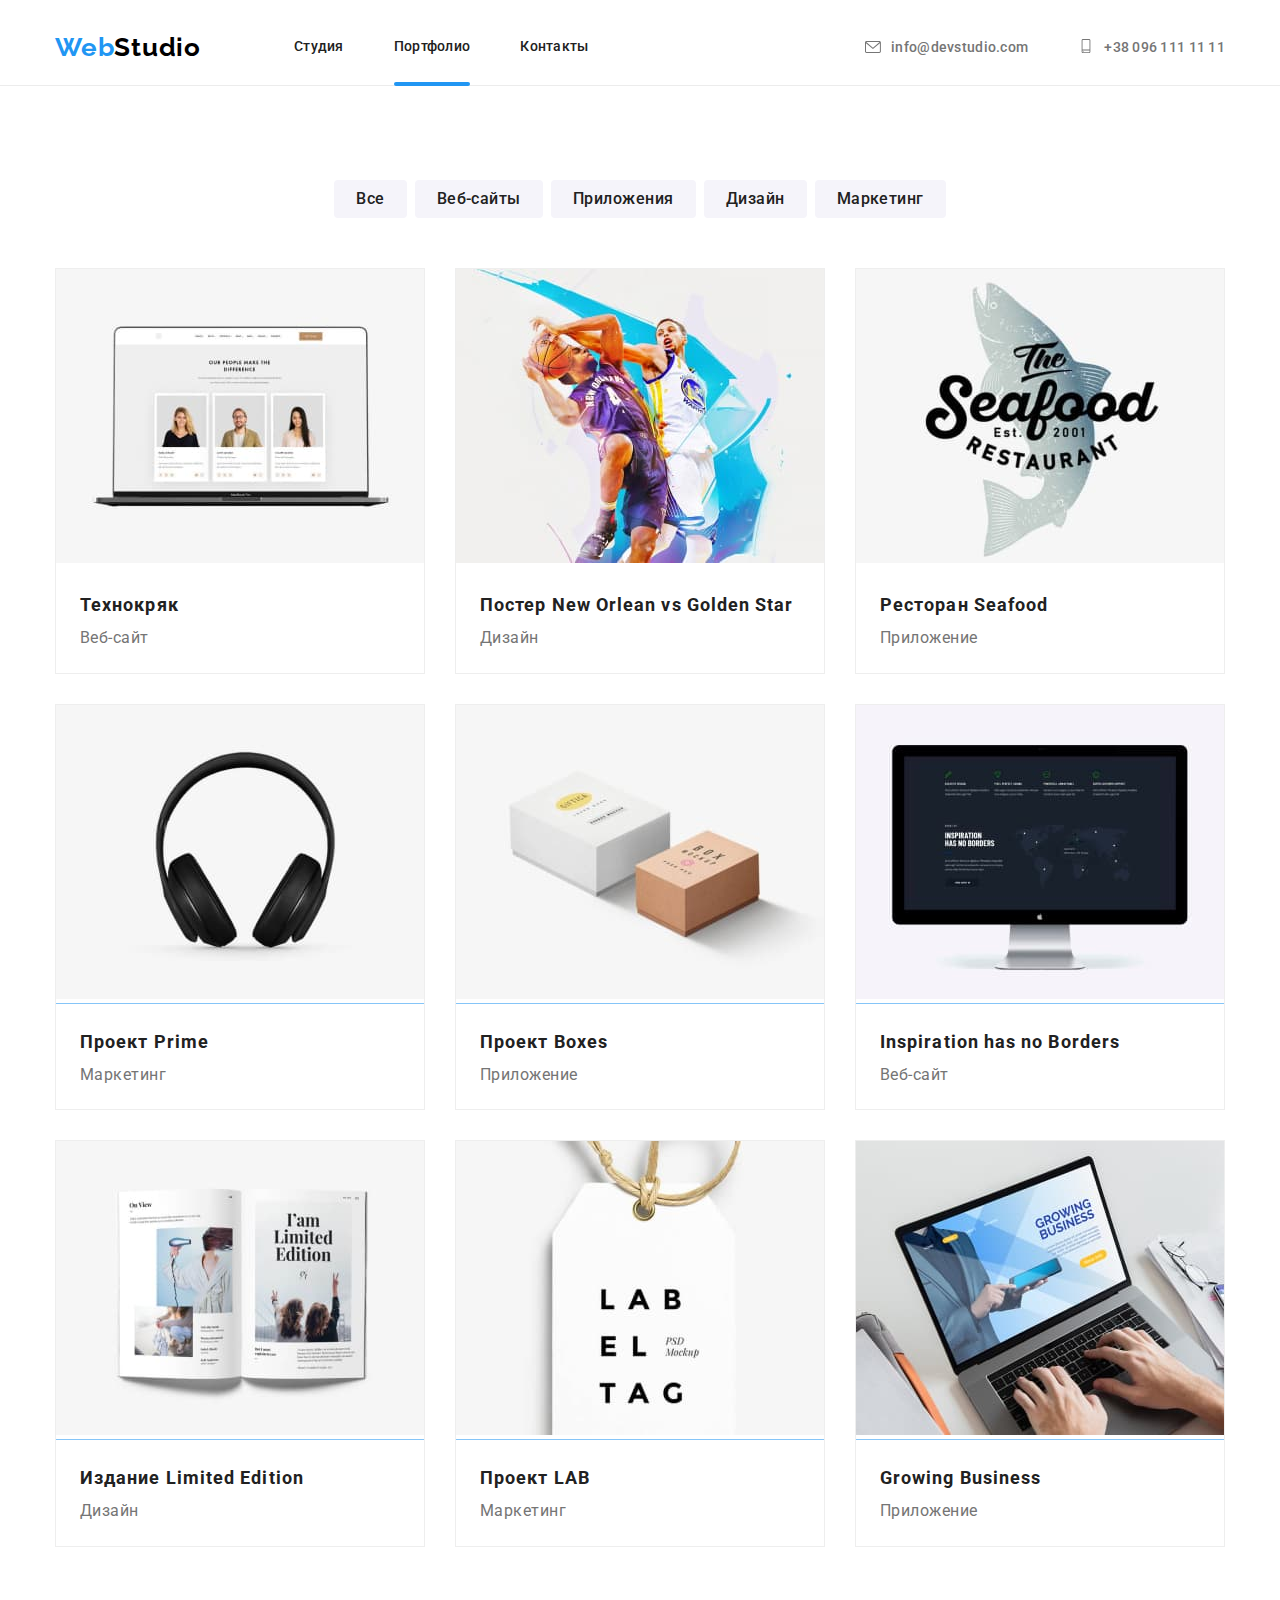
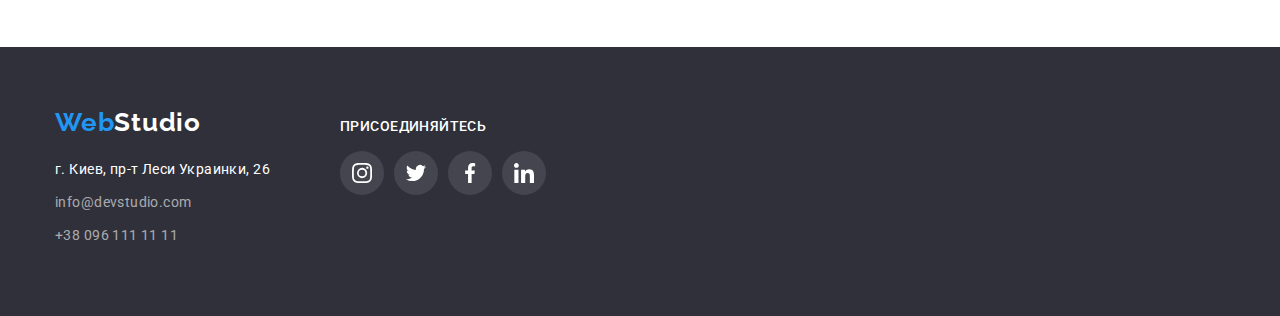
==== portfolio.html @ 17cec53a "hometask5" ====
<!DOCTYPE html>
<html lang="ru">

<head>
    <meta charset="UTF-8">
    <meta http-equiv="X-UA-Compatible" content="IE=edge">
    <meta name="viewport" content="width=device-width, initial-scale=1.0">
    <title>Document</title>
    <link href="https://fonts.googleapis.com/css2?family=Raleway:wght@700&family=Roboto:wght@400;500;700;900&display=swap" rel="stylesheet">
    <link rel="stylesheet" href="https://cdnjs.cloudflare.com/ajax/libs/modern-normalize/1.1.0/modern-normalize.min.css">
    <link rel="stylesheet" href="./css/style.css">
</head>

<body class="page">
    <header class="header">
        <div class="container">
            <nav class="nav">
                <a class="logo link" href="index.html"><span class="web">Web</span>Studio</a>
                <ul class="nav-list list">
                    <li class="link-text"><a class="nav-link link" href="index.html">Студия</a></li>
                    <li class="link-text"><a class="nav-link portfolio link" href="./portfolio.html">Портфолио</a></li>
                    <li class="link-text"><a class="nav-link link" href="">Контакты</a></li>
                </ul>
            </nav>
            <div class="contact-links">
                <a class="contact-link link" href="mailto:info@devstudio.com">
                    <svg class="contacts-logo">
                        <use href="./images/svg/sprite.svg#icon-envelope" ></use>
                    </svg> info@devstudio.com
                </a>
                <a class="contact-link link" href="tel:+380961111111">
                    <svg class="contacts-logo">
                        <use href="./images/svg/sprite.svg#icon-smartphone"  weight=10 height=14 ></use>
                    </svg> +38 096 111 11 11
                </a>
            </div>
        </div>
    </header>

    <main>
        <!-- секція проектів -->
        <section class="section-project">
            <div class="container">
                <h1 hidden>Фильтры</h1>
                <ul class="filter-button-list list">
                    <li class="filter-button-item"><button class="filter-button" type="button">Все</button></li>
                    <li class="filter-button-item"><button class="filter-button" type="button">Веб-сайты</button></li>
                    <li class="filter-button-item"><button class="filter-button" type="button">Приложения</button></li>
                    <li class="filter-button-item"><button class="filter-button" type="button">Дизайн</button></li>
                    <li class="filter-button-item"><button class="filter-button" type="button">Маркетинг</button></li>
                </ul>
                <ul class="project-list list">
                    <li class="project-card">
                        <a class="link c-l" href="">
                            <div class="all-card">
                                <img src="./images/portfolio/img1.jpg" alt="фото ноутбука" width="370" height="294">
                                <p class="project-text">Технокряк это современная площадка распространения коронавируса.
                                    Компании используют эту платформу для цифрового шпионажа и атак на защищённые сервера
                                    конкурентов.</p>
                            </div>
                            <div class="project-title-name">
                                <h2 class="project-title">Технокряк</h2>
                                <p class="project-name">Веб-сайт</p>
                            </div>
                        </a>
                    </li>
                    <li class="project-card">
                        <a class="link" href="">
                            <div class="all-card">
                                <img src="./images/portfolio/img2.jpg" alt="Фото баскетболистов" width="370" height="294">
                                <p class="project-text">Технокряк это современная площадка распространения коронавируса.
                                    Компании используют эту платформу для цифрового шпионажа и атак на защищённые сервера
                                    конкурентов.</p>
                            </div>
                            <div class="project-title-name">
                                <h2 class="project-title">Постер New Orlean vs Golden Star</h2>
                                <p class="project-name">Дизайн</p>
                            </div>
                        </a>
                    </li>
                    <li class="project-card">
                        <a class="link" href="">
                            <div class="all-card">
                                <img src="./images/portfolio/img3.jpg" alt="Лого ресторана" width="370" height="294">
                                <p class="project-text">Технокряк это современная площадка распространения коронавируса.
                                    Компании используют эту платформу для цифрового шпионажа и атак на защищённые сервера
                                    конкурентов.</p>
                            </div>
                            <div class="project-title-name">
                                <h2 class="project-title">Ресторан Seafood</h2>
                                <p class="project-name">Приложение</p>
                            </div>
                        </a>
                    </li>
                    <li class="project-card">
                        <a class="link" href="">
                            <div class="all-card">
                                <img src="./images/portfolio/img4.jpg" alt="Наушники" width="370" height="294">
                                <p class="project-text">Технокряк это современная площадка распространения коронавируса.
                                    Компании используют эту платформу для цифрового шпионажа и атак на защищённые сервера
                                    конкурентов.</p>
                            </div>
                            <div class="project-title-name">
                                <h2 class="project-title"> Проект Prime</h2>
                                <p class="project-name">Маркетинг</p>
                            </div>
                        </a>
                    </li>
                    <li class="project-card">
                        <a class="link" href="">
                            <div class="all-card">
                                <img src="./images/portfolio/img5.jpg" alt="Две коробки" width="370" height="294">
                                <p class="project-text">Технокряк это современная площадка распространения коронавируса.
                                    Компании используют эту платформу для цифрового шпионажа и атак на защищённые сервера
                                    конкурентов.</p>
                            </div>
                            <div class="project-title-name">
                                <h2 class="project-title"> Проект Boxes</h2>
                                <p class="project-name">Приложение</p>
                            </div>
                        </a>
                    </li>
                    <li class="project-card">
                        <a class="link" href="">
                            <div class="all-card">
                                <img src="./images/portfolio/img6.jpg" alt="Монитор" width="370" height="294">
                                <p class="project-text">Технокряк это современная площадка распространения коронавируса.
                                    Компании используют эту платформу для цифрового шпионажа и атак на защищённые сервера
                                    конкурентов.</p>
                            </div>
                            <div class="project-title-name">
                                <h2 class="project-title"> Inspiration has no Borders</h2>
                                <p class="project-name">Веб-сайт</p>
                            </div>
                        </a>
                    </li>
                    <li class="project-card">
                        <a class="link" href="">
                            <div class="all-card">
                                <img src="./images/portfolio/img7.jpg" alt="Журнал" width="370" height="294">
                                <p class="project-text">Технокряк это современная площадка распространения коронавируса.
                                    Компании используют эту платформу для цифрового шпионажа и атак на защищённые сервера
                                    конкурентов.</p>
                            </div>
                            <div class="project-title-name">
                                <h2 class="project-title">Издание Limited Edition</h2>
                                <p class="project-name">Дизайн</p>
                            </div>
                        </a>
                    </li>
                    <li class="project-card">
                        <a class="link" href="">
                            <div class="all-card">
                                <img src="./images/portfolio/img8.jpg" alt="Бирка" width="370" height="294">
                                <p class="project-text">Технокряк это современная площадка распространения коронавируса.
                                    Компании используют эту платформу для цифрового шпионажа и атак на защищённые сервера
                                    конкурентов.</p>
                            </div>
                            <div class="project-title-name">
                                <h2 class="project-title">Проект LAB</h2>
                                <p class="project-name">Маркетинг</p>
                            </div>
                        </a>
                    </li>
                    <li class="project-card">
                        <a class="link" href="">
                            <div class="all-card">
                                <img src="./images/portfolio/img9.jpg" alt="Ноутбук" width="370" height="294">
                                <p class="project-text">Технокряк это современная площадка распространения коронавируса.
                                    Компании используют эту платформу для цифрового шпионажа и атак на защищённые сервера
                                    конкурентов.</p>
                            </div>
                            <div class="project-title-name">
                                <h2 class="project-title">Growing Business</h2>
                                <p class="project-name">Приложение</p>
                            </div>
                        </a>
                    </li>
                </ul>
            </div>
        </section>
    </main>



    <footer class="footer-all">
        <div class="container d-flex">
            <div class="container-footer">
                <a class="logo-footer link" href="index.html"><span class="web">Web</span>Studio</a>
                <address class="address">
                    <p class="address-text link">г. Киев, пр-т Леси Украинки, 26</p>
                    <a class="contacts-link-footer link" href="mailto:info@devstudio.com">info@devstudio.com</a>
                    <a class="contacts-link-footer link" href="tel:+380961111111">+38 096 111 11 11</a>
                </address>
            </div>
            <div class="footer-social">
                <h3 class="footer-social-title">ПРИСОЕДИНЯЙТЕСЬ</h3>
                <ul class="social-list list">
                    <li class="list-item">
                        <a class="s-l" href="">
                            <svg class="social-icon footer-icon" width="44" height="44">
                                <use href="./images/svg/sprite.svg#icon-instagram"></use>
                            </svg>
                        </a>
                    </li>
                    <li class="list-item">
                        <a class="s-l" href="">
                            <svg class="social-icon footer-icon" width="44" height="44">
                                <use href="./images/svg/sprite.svg#icon-twitter"></use>
                            </svg>
                        </a>
                    </li>
                    <li class="list-item">
                        <a class="s-l" href="">
                            <svg class="social-icon footer-icon" width="44" height="44">
                                <use href="./images/svg/sprite.svg#icon-facebook"></use>
                            </svg>
                        </a>
                    </li>
                    <li class="list-item">
                        <a class="s-l" href="">
                            <svg class="social-icon footer-icon" width="44" height="44">
                                <use href="./images/svg/sprite.svg#icon-linkedin"></use>
                            </svg>
                        </a>
                    </li>
                </ul>
            </div>
        </div>
    </footer>
</body>
</html>
---- css/style.css ----
:root {
    --main-text-color: #757575;
    --logo-color: #000000;
    --secondary-title-color: #FFFFFF;
    --title-color: #212121;
    --akcent-color: #2196F3;
    --main-font: "Roboto"; sans-serif;
    --secondary-font: "Raleway"; sans-serif;
    --main-background-color:#E5E5E5 ;
    --secondary-background-color: #2F303A;
    --backgraund-team-color: #F5F4FA;
    --footer-link-color: rgba(255, 255, 255, 0.6);
}
/* стилі сторінки */

h1,
h2,
h3,
h4,
h5,
h6,
p {
    margin-top: 0;
    margin-bottom: 0;
}

ul{
    margin-top: 0;
    margin-bottom: 0;
    padding-left: 0;
}

.html {
    box-sizing: border-box;
}
 
.page {
    font-family: var(--main-font);
    color: var(--main-text-color);
}

.list {
    list-style: none;
    padding: 0;
    margin: 0;
}

.link {
    text-decoration: none;
}

.container {
    width: 1200px;
    padding-left: 15px;
    padding-right: 15px;
    margin: 0 auto;
}

/* хедер */


.header .container {
    display: flex;
    align-items: center;
}

.header{
    border-bottom: 1px solid #ECECEC;
    
    padding-top: 32px;
    padding-bottom: 22px;
}
/* logo */

.logo {
    margin-right: 93px;
    font-family: var(--secondary-font);
    font-weight: 700;
    font-size: 26px;
    line-height: 1.19;
    letter-spacing: 0.03em;
    color: var(--logo-color);
}

.web {
    color: var(--akcent-color);
}

/* nav */
.nav {
    display: flex;
    align-items: center;
}

.nav-list {
    display: flex;
}

.link-text {
position: relative;
}

.studio::after,
.portfolio::after {
    content: "";
    position: absolute;
    left: 0;
    bottom: -31px;
    display: block;
    width: 100%;
    height: 4px;
    border-radius: 2px;
    background-color: var(--akcent-color);
}

.nav-link {
    display: block;
    color:var(--title-color);
    font-weight: 500;
    font-size: 14px;
    line-height: 1.14;
    letter-spacing: 0.02em;
}

.link-text:not(:last-child) {
    margin-right: 50px;
}

.contact-links {
    display: flex;
    font-style: normal;
    font-weight: 500;
    font-size: 14px;
    line-height: 1.1428;
    letter-spacing: 0.02em;
    margin-left: auto;
    height: 16px
}

.contact-link {
    color: var(--main-text-color);
    display: flex;
}

.contact-link:not(:last-child) {
    margin-right: 50px;
}

.contacts-logo {
    width: 16px;
    fill: var(--main-text-color);
    margin-right: 10px;
}

.nav-link:hover,
.nav-link:focus,
.contact-link:hover,
.contact-link:focus,
.contact-link:hover .contacts-logo,
.contact-link:focus .contacts-logo {
    color: var(--akcent-color);
    fill: var(--akcent-color);
}

/* hero */


.section-hero {
    padding-top: 200px;
    padding-bottom: 200px;
    text-align: center;
    max-width: 1600px;
    background-image: linear-gradient(
      rgba(47, 48, 58, 0.4),
      rgba(47, 48, 58, 0.4)
    ),
    url(../images/bcg/bcg.jpg);
    background-repeat: no-repeat;
    background-position: center;
    background-size: cover;
    margin: auto;
}

 .hero-title {
     margin-top: 0;
     margin-bottom: 30px;
    font-weight: 900;
    font-size: 44px;
    line-height: 1.36;
    letter-spacing: 0.06em;
    text-transform: uppercase;
    color: var(--secondary-title-color);
 }

 .hero-button {
    margin: auto;
    text-align: center;
    width: 200px;
    height: 50px ;
    border-radius: 4px;
    border: none;
    font-weight: 700;
    font-size: 16px;
    line-height: 1.87;    
    align-items: center;
    letter-spacing: 0.06em;
    color: var(--secondary-title-color);
    background-color: var(--akcent-color);
    cursor: pointer;
 }


 /* <!-- секція про нас --> */

.about-us {
    padding-top: 94px;
}

 .superiority-list {
     display: flex;
     margin-left: -30px;
 }


.superiority-ikon {
    width: 270px;
    height: 120px;
    background: #F5F4FA;
    border-radius: 4px;
    margin-bottom: 30px;
    display: flex;
    justify-content: center;
    align-items: center;
}

.superiority-item {
    width: calc((100% - 30px) / 4);
    margin-left: 30px;
}

 .about-us-title {
     margin: 0;
    font-size: 14px;
    line-height: 1.14;
    letter-spacing: 0.03em;
    text-transform: uppercase;
    color: var(--title-color);
 }

 .about-us-text {
     margin-top: 10px;
    font-weight: 400;
    font-size: 14px;
    line-height: 1.71;
    letter-spacing: 0.03em;   
    color: var(--main-text-color);
 }

 /* <!-- секція чим ми займамося --> */

.section-work {
    padding: 94px 0;
}

 .work-title {
     margin-top: 0;
     margin-bottom: 50px;
    font-weight: 700;
    font-size: 36px;
    line-height: 1.17;
    text-align: center;
    letter-spacing: 0.03em;
    color: var(--title-color)
}
.work-item:not(:last-child) {
    margin-right: 30px;
}

.work-item  {
    position: relative;
    width: calc((100% - 60px) / 3);
    height: 294px;
}

.work-list {
    display: flex;
}

.work-item-descr {
    position: absolute;
    bottom: 0;
    right: 0;
    width: 100%;
    background: rgba(47, 48, 58, 0.8);


}

.work-text {
    margin: 27px 82px;

    font-weight: 700;
    font-size: 14px;
    line-height: 1.14;
    text-align: center;
    letter-spacing: 0.03em;
    text-transform: uppercase;
    color: var(--secondary-title-color);
}

/* <!-- секція наша команда --> */

.team-list {
    display: flex;
    margin-top: 50px;
    /* margin-bottom: 94px; */
}

.team {
    background-color: var(--backgraund-team-color);
    padding-top: 94px;
    padding-bottom: 94px;
}

.team-item:not(:last-child) {
 margin-right: 30px;
}

.team-item {
    width: calc((100% - 90px) / 4);
    background-color: var(--secondary-title-color);
    box-shadow: 0px 1px 3px rgba(0, 0, 0, 0.12), 0px 1px 1px rgba(0, 0, 0, 0.14), 0px 2px 1px rgba(0, 0, 0, 0.2);
    border-radius: 0px 0px 4px 4px;
}

.team-title {
    font-weight: 700;
    font-size: 36px;
    line-height: 1.16;
    text-align: center;
    letter-spacing: 0.03em;
    color: var(--title-color);
}

.team-content {
    padding-top: 30px;
    padding-bottom: 30px;
}

.team-name {
    margin-bottom: 10px;
    font-weight: 500;
    font-size: 16px;
    line-height: 1.19;
    text-align: center;
    letter-spacing: 0.03em;
    color: var(--title-color);
}

.team-text {
    font-weight: 400;
    font-size: 16px;
    line-height: 1.19;
    text-align: center;
    letter-spacing: 0.03em;
    color: var(--main-text-color);
}

.social-list {
    display: flex;
    justify-content: center;
    margin-top: 16px;
}

.s-l:focus .social-icon{
    background-color: var(--akcent-color);
    border-radius: 50px;
    fill: var(--secondary-title-color);
}

.social-icon:hover,
.social-icon:focus {
    background-color: var(--akcent-color);
    border-radius: 50px;
    fill: var(--secondary-title-color);
}

.social-icon {
    fill: #AFB1B8;
}

.list-item:not(:last-child) {
    margin-right: 10px;
}

.clients-title {
    font-weight: 700;
    font-size: 36px;
    line-height: 1.16;
    text-align: center;
    letter-spacing: 0.03em;
    color: var(--title-color);
    margin-top: 94px;
    margin-bottom: 50px;
}

.client-list {
    display: flex;
    justify-content: center;
    margin-bottom: 94px;
}

.client-item {
    width: 170px;
    height: 92px;
    border: 1px solid #AFB1B8;
    border-radius: 4px;

    align-items: center;
    display: flex;
    justify-content: center;
}

.cl-link {
    width: 100%;
    height: 100%;
    justify-content: center;
    display: flex;
    align-items: center;
}

.client-item:focus,
.cl-link:focus .client-logo{
    border-color: var(--akcent-color);
    fill: var(--akcent-color);
}


.client-item:hover,
.client-item:hover .client-logo{
    border-color: var(--akcent-color);
    fill: var(--akcent-color);
}

.client-item:not(:last-child) {
    margin-right: 30px;
}

.client-logo {
    width: 106px;
    height: 60px;
    fill: #AFB1B8;
}


/*--------------------------- footer -----------------------------*/
.footer-all {
    display: flex;
    align-items: baseline;
    padding-top: 60px;
    padding-bottom: 60px;
}

.d-flex {
    display: flex;
}

.logo-footer {
    font-family: var(--secondary-font);
    font-weight: 700;
    font-size: 26px;
    line-height: 1.19;
    letter-spacing: 0.03em;
    color: var(--secondary-title-color);
}

.address-text,
.contacts-link-footer {
    margin-top: 0;
    margin-bottom: 9px;
}


.address {
    margin-top: 20px;
    font-style: normal;
}

.address-text,
.contacts-link-footer {
    font-weight: 400;
    font-size: 14px;
    line-height: 1.71;
    letter-spacing: 0.03em;
    color: var(--secondary-title-color);
}

.contacts-link-footer {
    color:  var(--footer-link-color);
    display: block;
 }
 
.contacts-link-footer:hover,
.contacts-link-footer:focus {
    color: var(--akcent-color)
}

/* .container-footer {
    display: inline-block;
} */

.footer-social-title {
    font-weight: 500;
    font-size: 14px;
    line-height: 1.14;
    letter-spacing: 0.03em;
    text-transform: uppercase;
    color: #FFFFFF;
}

.footer-icon {
    background: rgba(255, 255, 255, 0.1);
    border-radius: 50px;
    fill: #FFFFFF;
}

.footer-all {
    background-color: var(--secondary-background-color);
}

.footer-social {
    margin-left: 70px;
    align-items: unset;
    margin-top: 12px;
}

/*------------------ портфоліо -------------------------------*/

.section-project {
    padding-top: 94px;
}

.filter-button-list {
    display: flex;
    justify-content: center;
    margin-left: auto;
    margin-right: auto;
    margin-bottom: 50px;
}

.filter-button-item {
    margin-right: 8px;
}

.filter-button-item:hover,
.filter-button-item:focus {
    color: white;
}

.filter-button-item:last-child {
    margin-right: 0;
}

.filter-button {
    padding: 6px 22px;
    border: none;
    border-radius: 4px;
    font-family: var(--main-font);
    font-weight: 500;
    font-size: 16px;
    line-height: 1.62;
    text-align: center;
    letter-spacing: 0.03em;
    color: var(--title-color);
    background-color: var(--backgraund-team-color);
    cursor: pointer;
}

.filter-button:hover,
.filter-button:focus {
   background: var(--akcent-color);
   color: #FFFFFF;
}

.project-list {
    margin-top: 50px;
    display: flex;
    flex-wrap: wrap;
    margin-bottom: 100px;
}

.project-text {
    position: absolute;
    top: 0;
    left: 0;
    width: 100%;
    height: 100%;
    padding: 64px 23px;

    transform: translateY(100%);

    font-weight: normal;
    font-size: 18px;
    line-height: 1.56;
    letter-spacing: 0.03em;
    color:var(--secondary-title-color);
    
    background-color: rgba(33, 150, 243, 0.9); ;
}

.all-card {
    position: relative;
    overflow: hidden;
}

.project-card:hover .project-text {
    transform: translateY(0%);
}

.project-title-name {
    padding: 20px 24px ;
}

.project-card {
    border: 1px solid #EEEEEE;
    margin-right: 30px;
    margin-bottom: 30px; 
    width: calc((100% - 60px) / 3);
}

.project-card:nth-last-child(-n + 3) {
    margin-bottom: 0;
  }

.project-card:nth-child(3n + 3) {
    margin-right: 0;
} 

.project-card:focus,
.project-card:focus-visible {
    box-shadow: 0px 1px 1px rgba(0, 0, 0, 0.12), 0px 4px 4px rgba(0, 0, 0, 0.06), 1px 4px 6px rgba(0, 0, 0, 0.16);
}

.project-card:hover {
    box-shadow: 0px 1px 1px rgba(0, 0, 0, 0.12), 0px 4px 4px rgba(0, 0, 0, 0.06), 1px 4px 6px rgba(0, 0, 0, 0.16);
}

.project-title {
    font-weight: 700;
    font-size: 18px;
    line-height: 2.00;
    letter-spacing: 0.06em;
    color: var(--title-color);
 }
 
.project-name {
    font-weight: 400;
    font-size: 16px;
    line-height: 1.87;
    letter-spacing: 0.03em;
    color: var(--main-text-color);
}
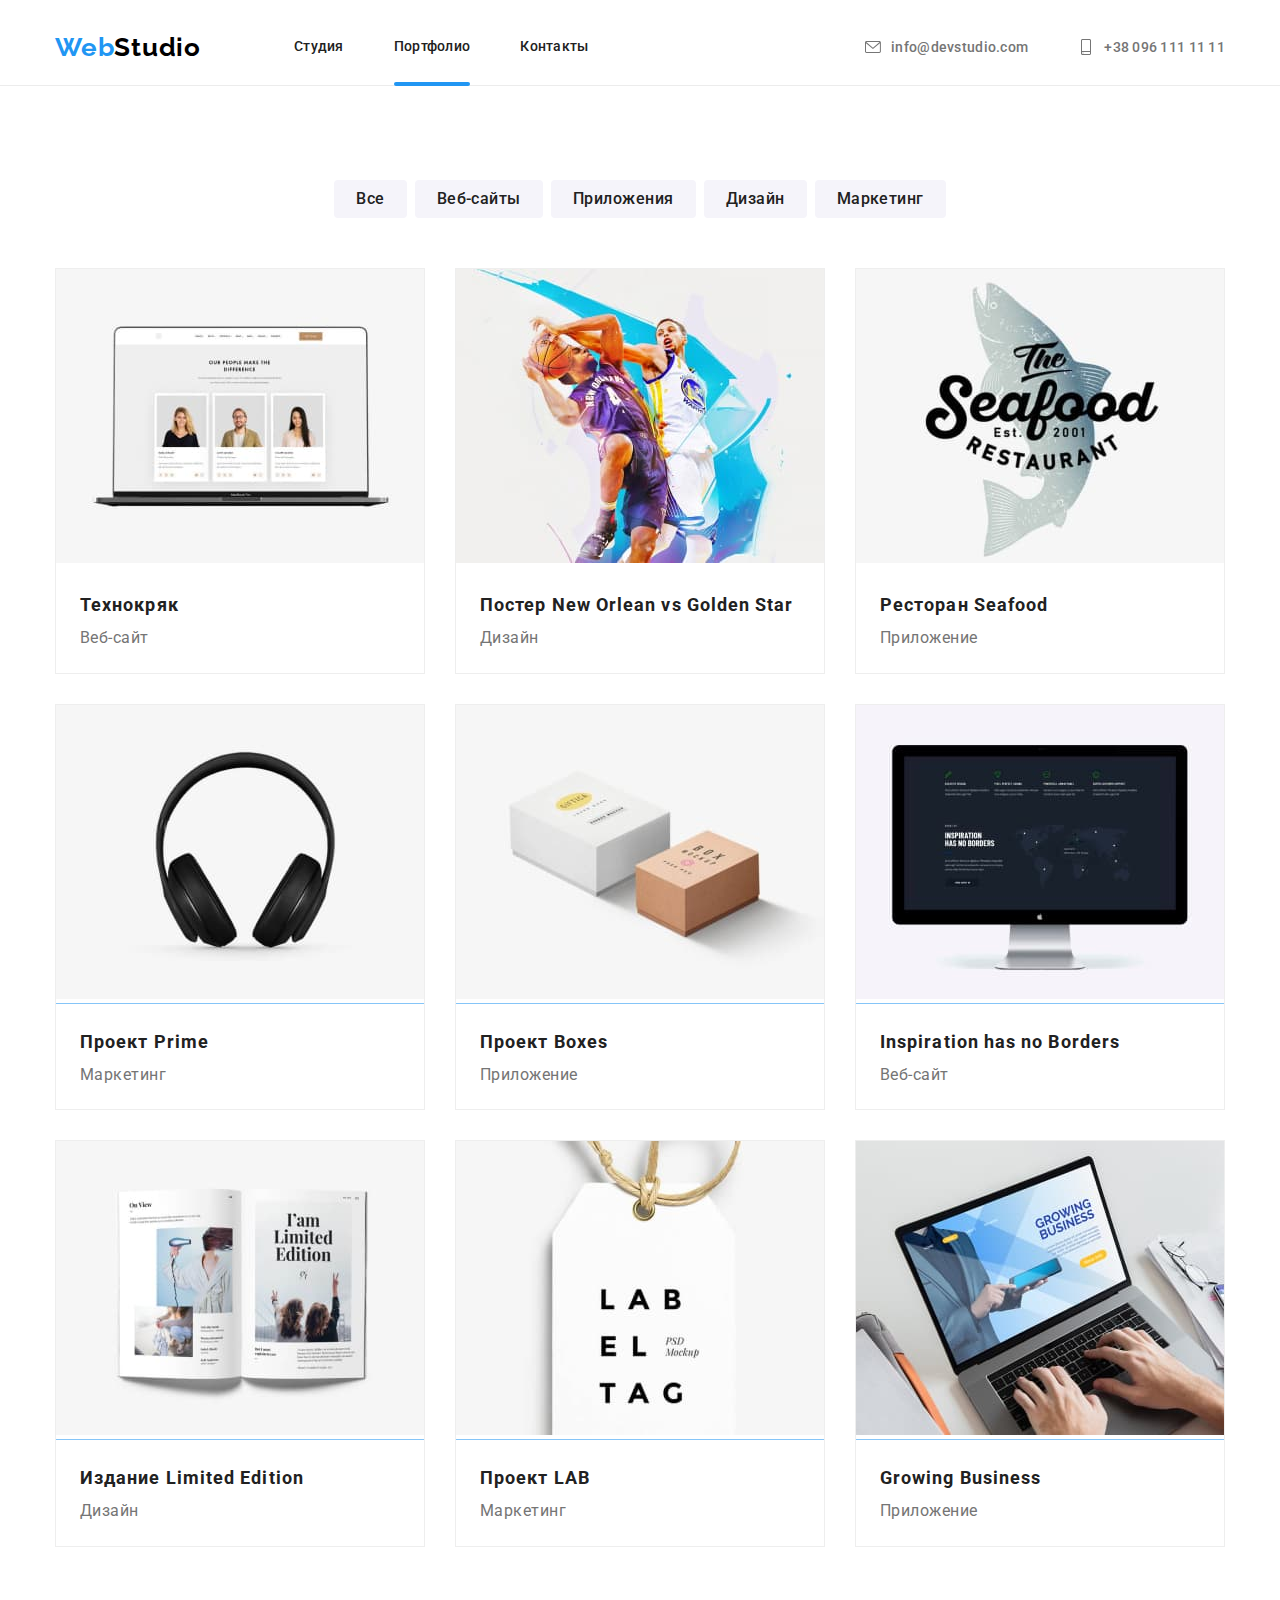
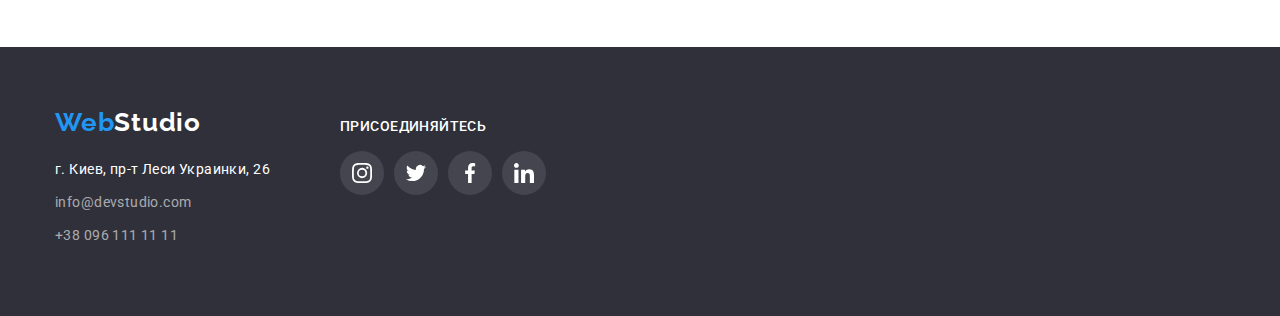
==== commit e894bede: "дз4" ====
--- a/portfolio.html
+++ b/portfolio.html
@@ -30,7 +30,7 @@
                 </a>
                 <a class="contact-link link" href="tel:+380961111111">
                     <svg class="contacts-logo">
-                        <use href="./images/svg/sprite.svg#icon-smartphone"  weight=10 height=14 ></use>
+                        <use href="./images/svg/sprite.svg#icon-smartphone" ></use>
                     </svg> +38 096 111 11 11
                 </a>
             </div>
@@ -43,11 +43,11 @@
             <div class="container">
                 <h1 hidden>Фильтры</h1>
                 <ul class="filter-button-list list">
-                    <li class="filter-button-item"><button class="filter-button" type="button">Все</button></li>
-                    <li class="filter-button-item"><button class="filter-button" type="button">Веб-сайты</button></li>
-                    <li class="filter-button-item"><button class="filter-button" type="button">Приложения</button></li>
-                    <li class="filter-button-item"><button class="filter-button" type="button">Дизайн</button></li>
-                    <li class="filter-button-item"><button class="filter-button" type="button">Маркетинг</button></li>
+                    <li class="filter-button-item"><button class="filter-button animate-on-hover" type="button">Все</button></li>
+                    <li class="filter-button-item"><button class="filter-button animate-on-hover" type="button">Веб-сайты</button></li>
+                    <li class="filter-button-item"><button class="filter-button animate-on-hover" type="button">Приложения</button></li>
+                    <li class="filter-button-item"><button class="filter-button animate-on-hover" type="button">Дизайн</button></li>
+                    <li class="filter-button-item"><button class="filter-button animate-on-hover" type="button">Маркетинг</button></li>
                 </ul>
                 <ul class="project-list list">
                     <li class="project-card">
@@ -198,28 +198,28 @@
                 <ul class="social-list list">
                     <li class="list-item">
                         <a class="s-l" href="">
-                            <svg class="social-icon footer-icon" width="44" height="44">
+                            <svg class="social-icon footer-icon animate-on-hover" width="44" height="44">
                                 <use href="./images/svg/sprite.svg#icon-instagram"></use>
                             </svg>
                         </a>
                     </li>
                     <li class="list-item">
                         <a class="s-l" href="">
-                            <svg class="social-icon footer-icon" width="44" height="44">
+                            <svg class="social-icon footer-icon animate-on-hover" width="44" height="44">
                                 <use href="./images/svg/sprite.svg#icon-twitter"></use>
                             </svg>
                         </a>
                     </li>
                     <li class="list-item">
                         <a class="s-l" href="">
-                            <svg class="social-icon footer-icon" width="44" height="44">
+                            <svg class="social-icon footer-icon animate-on-hover" width="44" height="44">
                                 <use href="./images/svg/sprite.svg#icon-facebook"></use>
                             </svg>
                         </a>
                     </li>
                     <li class="list-item">
                         <a class="s-l" href="">
-                            <svg class="social-icon footer-icon" width="44" height="44">
+                            <svg class="social-icon footer-icon animate-on-hover" width="44" height="44">
                                 <use href="./images/svg/sprite.svg#icon-linkedin"></use>
                             </svg>
                         </a>
@@ -228,5 +228,6 @@
             </div>
         </div>
     </footer>
+
 </body>
 </html>--- a/css/style.css
+++ b/css/style.css
@@ -120,6 +120,9 @@
     font-size: 14px;
     line-height: 1.14;
     letter-spacing: 0.02em;
+    transition-property: color;
+    transition-duration: 250ms;
+    transition-timing-function: cubic-bezier(0.4, 0, 0.2, 1);
 }
 
 .link-text:not(:last-child) {
@@ -140,6 +143,9 @@
 .contact-link {
     color: var(--main-text-color);
     display: flex;
+    transition-property: color;
+    transition-duration: 250ms;
+    transition-timing-function: cubic-bezier(0.4, 0, 0.2, 1);
 }
 
 .contact-link:not(:last-child) {
@@ -150,6 +156,9 @@
     width: 16px;
     fill: var(--main-text-color);
     margin-right: 10px;
+    transition-property: fill;
+    transition-duration: 250ms;
+    transition-timing-function: cubic-bezier(0.4, 0, 0.2, 1);
 }
 
 .nav-link:hover,
@@ -374,19 +383,23 @@
 
 .s-l:focus .social-icon{
     background-color: var(--akcent-color);
-    border-radius: 50px;
     fill: var(--secondary-title-color);
+    
 }
 
 .social-icon:hover,
 .social-icon:focus {
     background-color: var(--akcent-color);
-    border-radius: 50px;
     fill: var(--secondary-title-color);
 }
 
 .social-icon {
     fill: #AFB1B8;
+    border-radius: 50px;
+
+    transition-property: background-color, fill;
+    transition-duration: 250ms;
+    transition-timing-function: cubic-bezier(0.4, 0, 0.2, 1);
 }
 
 .list-item:not(:last-child) {
@@ -402,6 +415,7 @@
     color: var(--title-color);
     margin-top: 94px;
     margin-bottom: 50px;
+    
 }
 
 .client-list {
@@ -419,6 +433,10 @@
     align-items: center;
     display: flex;
     justify-content: center;
+
+    transition-property: fill, border-color;
+    transition-duration: 250ms;
+    transition-timing-function: cubic-bezier(0.4, 0, 0.2, 1);
 }
 
 .cl-link {
@@ -498,6 +516,9 @@
 .contacts-link-footer {
     color:  var(--footer-link-color);
     display: block;
+    transition-property: color;
+    transition-duration: 250ms;
+    transition-timing-function: cubic-bezier(0.4, 0, 0.2, 1);
  }
  
 .contacts-link-footer:hover,
@@ -555,6 +576,7 @@
 .filter-button-item:hover,
 .filter-button-item:focus {
     color: white;
+    border-radius: 4px;
 }
 
 .filter-button-item:last-child {
@@ -589,6 +611,8 @@
     margin-bottom: 100px;
 }
 
+
+
 .project-text {
     position: absolute;
     top: 0;
@@ -598,6 +622,7 @@
     padding: 64px 23px;
 
     transform: translateY(100%);
+    transition: transform 250ms linear;
 
     font-weight: normal;
     font-size: 18px;
@@ -626,6 +651,9 @@
     margin-right: 30px;
     margin-bottom: 30px; 
     width: calc((100% - 60px) / 3);
+    transition-property: box-shadow;
+    transition-duration: 250ms;
+    transition-timing-function: cubic-bezier(0.4, 0, 0.2, 1);
 }
 
 .project-card:nth-last-child(-n + 3) {
@@ -659,4 +687,70 @@
     line-height: 1.87;
     letter-spacing: 0.03em;
     color: var(--main-text-color);
+}
+
+.animate-on-hover {
+    transition-property: background, color;
+    transition-duration: 250ms;
+    transition-timing-function: cubic-bezier(0.4, 0, 0.2, 1);
+}
+
+.animate-on-hover:hover {
+    background: var(--akcent-color);
+    color: var(--secondary-title-color);
+}
+
+.backdrop {
+    position: fixed;
+    top: 0;
+    left: 0;
+    width: 100%;
+    height: 100%;
+    background-color: rgba(0, 0, 0, 0.2);
+    transition: opacity 1000ms cubic-bezier(0.4, 0, 0.2, 1);
+}
+
+.backdrop.is-hidden {
+    opacity: 0;
+    pointer-events: none;
+    visibility: visible;
+}
+
+.modal {
+    position: absolute;
+    top: 50%;
+    left: 50%;
+    transform: translate(-50%, -50%);
+
+    min-width: 528px;
+    height: 581px;
+
+    box-shadow: 0px 1px 3px rgba(0, 0, 0, 0.12), 0px 1px 1px rgba(0, 0, 0, 0.14), 0px 2px 1px rgba(0, 0, 0, 0.2);
+    border-radius: 4px;
+
+    background-color: var(--secondary-title-color);
+}
+
+
+
+.modal-button {
+    position: absolute;
+    top: 8px;
+    right: 8px;
+    width: 30px;
+    height: 30px;
+    border-radius: 50%;
+    background: #FFFFFF;
+    border: 1px solid rgba(0, 0, 0, 0.1);
+    box-sizing: border-box;
+    cursor: pointer;
+}
+
+.close-logo {
+    display: flex;
+    justify-content: center;
+    align-items: center;
+
+    height: 18px;
+    width: 18px;
 }